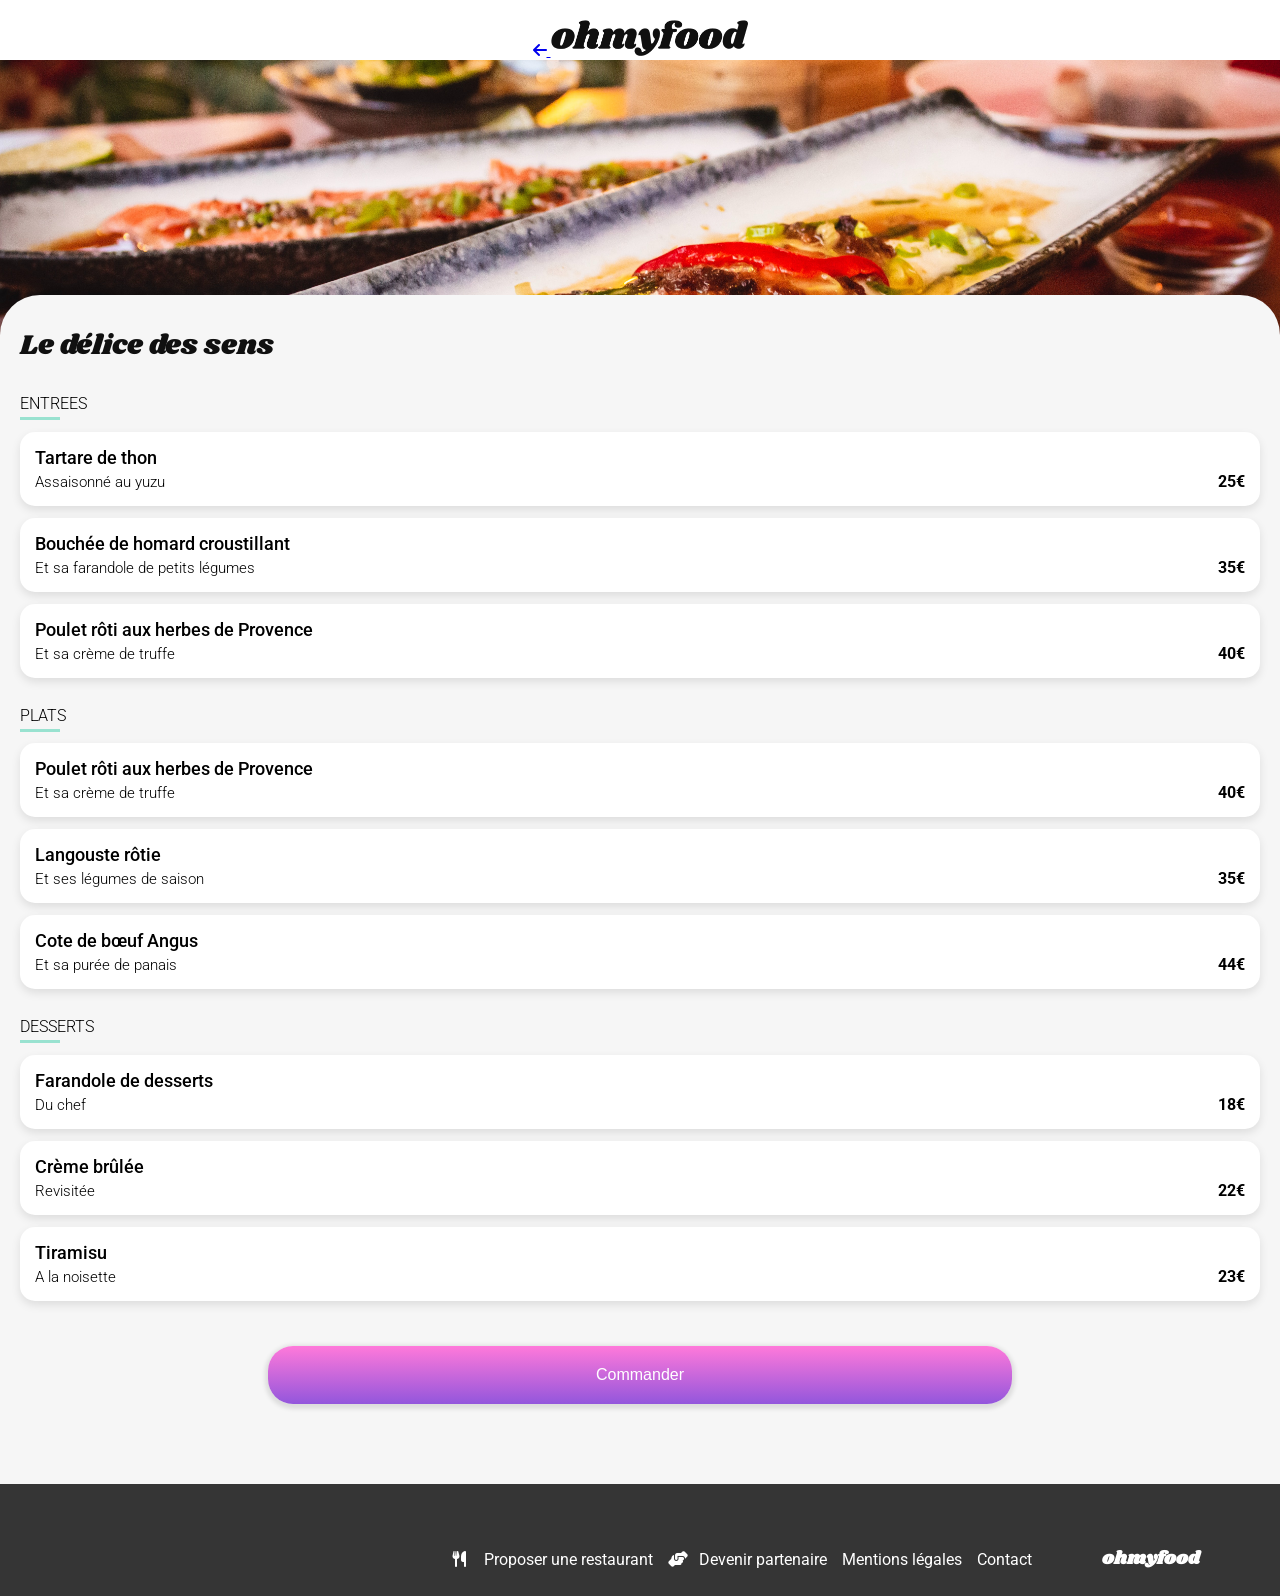
==== restaurants/delice.html @ 1ca4085a "Ajout des menus restaurants avec structure HTML et styles SCSS" ====
<!doctype html>
<html lang="fr">

<head>
    <meta charset="UTF-8" />
    <meta name="viewport" content="width=device-width, initial-scale=1.0" />
    <title>ohmyfood</title>
    <link rel="preconnect" href="https://fonts.googleapis.com" />
    <link rel="preconnect" href="https://fonts.gstatic.com" crossorigin />
    <link href="https://fonts.googleapis.com/css2?family=Roboto:ital,wght@0,100..900;1,100..900&display=swap"
        rel="stylesheet" />
    <link rel="preconnect" href="https://fonts.googleapis.com">
    <link rel="preconnect" href="https://fonts.gstatic.com" crossorigin>
    <link href="https://fonts.googleapis.com/css2?family=Shrikhand&display=swap" rel="stylesheet">
    <link rel="stylesheet" href="https://cdnjs.cloudflare.com/ajax/libs/font-awesome/6.5.1/css/all.min.css" />
    <link rel="stylesheet" href="../assets/css/style.css" />
</head>

<body>
    <header class="header header">
       <a href="../index.html" class="header__back">
         <i class="fa-solid fa-arrow-left"></i>
        <img class="header__logo" src="../assets/images/ohmyfood.png" alt="logo-du-site" />
       </a>
    </header>
    
        <main class="menu">
        <img src="../assets/images/louis-hansel-shotsoflouis-qNBGVyOCY8Q-unsplash.jpg" alt="restaurant le délice des sens "
            class="menu__img">
        <section class="menu__content">
            <div class="menu__title">
                <h1 class="menu__title-texte">Le délice des sens</h1>
            </div>
            <div class="menu__section">
                <h2 class="menu__section-title">ENTREES</h2>
                <div class="menu__item">
                    <div class="menu__item-content">
                        <div class="menu__text">
                            <h3 class="menu__item-title">Tartare de thon</h3>
                            <p class="menu__item-desc">Assaisonné au yuzu</p>
                        </div>
                        <div class="menu__price">25€</div>
                    </div>
                    <div class="menu__check">
                        <i class="fa-solid fa-check"></i>
                    </div>
                </div>
                <div class="menu__item">
                    <div class="menu__item-content">
                        <div class="menu__text">
                            <h3 class="menu__item-title">Bouchée de homard croustillant</h3>
                            <p class="menu__item-desc">Et sa farandole de petits légumes</p>
                        </div>
                        <div class="menu__price">35€</div>
                    </div>
                    <div class="menu__check">
                        <i class="fa-solid fa-check"></i>
                    </div>
                </div>
                <div class="menu__item">
                    <div class="menu__item-content">
                        <div class="menu__text">
                            <h3 class="menu__item-title">Poulet rôti aux herbes de Provence</h3>
                            <p class="menu__item-desc">Et sa crème de truffe </p>
                        </div>
                        <div class="menu__price">40€</div>
                    </div>
                    <div class="menu__check">
                        <i class="fa-solid fa-check"></i>
                    </div>
                </div>
            </div>
            <div class="menu__section">
                <h2 class="menu__section-title">PLATS</h2>
                <div class="menu__item">
                    <div class="menu__item-content">
                        <div class="menu__text">
                            <h3 class="menu__item-title">Poulet rôti aux herbes de Provence </h3>
                            <p class="menu__item-desc">Et sa crème de truffe</p>
                        </div>
                        <div class="menu__price">40€</div>
                    </div>
                    <div class="menu__check">
                        <i class="fa-solid fa-check"></i>
                    </div>
                </div>
                <div class="menu__item">
                    <div class="menu__item-content">
                        <div class="menu__text">
                            <h3 class="menu__item-title">Langouste rôtie</h3>
                            <p class="menu__item-desc">Et ses légumes de saison</p>
                        </div>
                        <div class="menu__price">35€</div>
                    </div>
                    <div class="menu__check">
                        <i class="fa-solid fa-check"></i>
                    </div>
                </div>
                <div class="menu__item">
                    <div class="menu__item-content">
                        <div class="menu__text">
                            <h3 class="menu__item-title">Cote de bœuf Angus</h3>
                            <p class="menu__item-desc">Et sa purée de panais</p>
                        </div>
                        <div class="menu__price">44€</div>
                    </div>
                    <div class="menu__check">
                        <i class="fa-solid fa-check"></i>
                    </div>
                </div>
            </div>
            <div class="menu__section">
                <h2 class="menu__section-title">DESSERTS</h2>
                <div class="menu__item">
                    <div class="menu__item-content">
                        <div class="menu__text">
                            <h3 class="menu__item-title">Farandole de desserts</h3>
                            <p class="menu__item-desc">Du chef</p>
                        </div>
                        <div class="menu__price">18€</div>
                    </div>
                    <div class="menu__check">
                        <i class="fa-solid fa-check"></i>
                    </div>
                </div>
                <div class="menu__item">
                    <div class="menu__item-content">
                        <div class="menu__text">
                            <h3 class="menu__item-title">Crème brûlée</h3>
                            <p class="menu__item-desc">Revisitée</p>
                        </div>
                        <div class="menu__price">22€</div>
                    </div>
                    <div class="menu__check">
                        <i class="fa-solid fa-check"></i>
                    </div>
                </div>
                <div class="menu__item">
                    <div class="menu__item-content">
                        <div class="menu__text">
                            <h3 class="menu__item-title">Tiramisu</h3>
                            <p class="menu__item-desc">A la noisette</p>
                        </div>
                        <div class="menu__price">23€</div>
                    </div>
                    <div class="menu__check">
                        <i class="fa-solid fa-check"></i>
                    </div>
                </div>
            </div>
            <div class="menu__button">
                <button class="button button--cta button--large">
                    <a class="button button--cta__link" href="#restaurants"> Commander
                    </a></button>
            </div>
        </section>

    </main>
    <footer class="footer">
        <h2 class="footer__logo">ohmyfood</h2>
        <ul class="footer__list">
            <li class="footer__items">
                <i class="footer__icon fa-solid fa-utensils"></i>
                Proposer une restaurant
            </li>
            <li class="footer__items">
                <i class="footer__icon fa-solid fa-handshake-angle"></i>
                Devenir partenaire
            </li>
            <li class="footer__items">
                Mentions légales
            </li>
            <li class="footer__items">
                Contact
            </li>
        </ul>

    </footer>
</body>

</html>
---- assets/css/style.css ----
@charset "UTF-8";
body {
  margin: auto;
  font-family: "Roboto", sans-serif;
  max-width: 1440px;
}

.button {
  /***bouton général****/
  font-size: 16px;
  font-weight: 300;
  padding: 10px 15px;
  border-radius: 25px;
  text-align: center;
  text-decoration: none;
  cursor: pointer;
  transition: all 0.3s ease;
  display: inline-block;
  color: #ffffff;
  border: none;
}

.button--cta {
  background: linear-gradient(#ff79da, #9356dc);
  box-shadow: 0 2px 4px 3px rgba(0, 0, 0, 0.1);
  margin-bottom: 50px;
  margin-top: 15px;
}

.button--large {
  width: 60%;
}

.button--cta:hover {
  transform: scale(1.01);
  opacity: 0.9;
  box-shadow: 0 5px 15px rgba(0, 0, 0, 0.2);
}

.card {
  background-color: #ffffff;
  border-radius: 15px;
  overflow: hidden;
  box-shadow: 0 4px 10px rgba(0, 0, 0, 0.1);
  position: relative;
}
.card__img {
  width: 100%;
  height: 180px;
  -o-object-fit: cover;
     object-fit: cover;
}
.card__content {
  padding: 15px;
}
.card__subtitle {
  font-size: 18px;
  font-weight: 700;
  margin: 0;
}
.card__location {
  font-size: 14px;
  font-weight: 400;
  margin-top: 2px;
}
.card__etiquette {
  position: absolute;
  top: 15px;
  right: 15px;
  background-color: #99e2d0;
  color: #008766;
  border-radius: 2px;
  padding: 5px 10px;
  font-size: 14px;
  font-weight: 500;
}
.card__like { /**animation du coeur**/
  position: absolute;
  right: 50px;
  bottom: 25px;
  height: 25px;
  cursor: pointer;
}
.card__like .card__checkbox {
  display: none;
}
.card__like .card__heart,
.card__like .card__heart--empty {
  position: absolute;
  top: 0;
  left: 0;
}
.card__like .card__heart--empty {
  fill: transparent;
  stroke: #101010;
}
.card__like .card__heart {
  clip-path: inset(100% 0 0 0); /**masque completement le coeur(cacher en haut) ***/
  transition: clip-path 0.7s ease; /***animation du coeur qui se remplit progressivement***/
}
.card__like .card__checkbox:checked ~ .card__heart {
  clip-path: inset(0 0 0 0); /***affiche le coeur rempli en entier***/
  transition: clip-path 0.7s ease 0.1s; /***animation du coeur qui se remplit progressivement***/
}
.card__like .card__checkbox:checked ~ .card__heart--empty {
  opacity: 0; /***rend le cœur vide invisible après le clic***/
  transition: opacity 0.2s ease 0.2s; /***animation de disparition du coeur vide après le clic***/
}

.card-link {
  text-decoration: none;
  color: inherit;
}

.header {
  /***mon bloc***/
  display: flex;
  justify-content: center;
  align-items: center;
}
.header__logo {
  /***mon élément***/
  width: 197px;
  height: 36px;
  padding-top: 20px;
}

.footer {
  display: flex;
  flex-direction: column;
  background-color: #353535;
}
.footer__logo {
  font-family: "Shrikhand", serif;
  color: #ffffff;
  font-size: 18px;
  font-weight: 700;
  margin-top: 20px;
  margin-left: 20px;
  margin-bottom: 0;
}
.footer__list {
  color: #ffffff;
  font-size: 16px;
  font-weight: 400;
  display: flex;
  flex-direction: column;
  list-style: none;
  padding-left: 20px;
}
.footer__items {
  display: flex;
  align-items: center;
  gap: 20px;
  padding-bottom: 10px;
}
.footer__icon {
  display: flex;
  width: 11px;
}

.location {
  /***mon bloc***/
  display: flex;
  justify-content: center;
  align-items: center;
  padding-top: 15px;
}
.location__btn-location {
  /***mon élément***/
  border: none;
  width: 100%;
  height: 50px;
  font-size: 16px;
  font-weight: 300;
  box-shadow: 0px 4px 10px rgba(0, 0, 0, 0.25);
  background-color: #eaeaea;
}
.location .fa-location-dot {
  padding-right: 15px;
}

.hero {
  background-color: #f6f6f6;
  /**mon bloc**/
  display: flex;
  flex-direction: column;
  align-items: center;
}
.hero__title {
  /***mon élément***/
  margin: 0;
  padding-top: 50px;
  font-size: 24px;
  font-weight: 700;
  text-align: center;
}
.hero__description {
  /***mon élément***/
  text-align: center;
  font-size: 18px;
  font-weight: 300;
}

.fonctionnement {
  padding: 40px 25px;
}
.fonctionnement__title {
  margin-bottom: 25px;
  font-size: 24px;
  font-weight: 700;
}
.fonctionnement__list {
  list-style: none;
  padding: 0;
  margin: 0;
  display: flex;
  flex-direction: column;
  gap: 20px;
}
.fonctionnement__item {
  position: relative;
  display: flex;
  align-items: center;
  gap: 20px;
  background-color: #f6f6f6;
  padding: 10px;
  border-radius: 20px;
  box-shadow: 0 5px 15px rgba(0, 0, 0, 0.1);
}
.fonctionnement__number {
  position: absolute;
  left: -10px;
  width: 20px;
  height: 20px;
  background: #9356dc;
  color: #ffffff;
  border-radius: 50%;
  display: flex;
  align-items: center;
  justify-content: center;
  font-size: 14px;
}
.fonctionnement__icon {
  color: #808080;
  font-size: 18px;
  margin-left: 20px;
}
.fonctionnement__text {
  font-size: 16px;
  font-weight: 500;
}

.restaurants {
  background-color: #f6f6f6;
  padding: 15px;
}
.restaurants__title {
  font-size: 24px;
  font-weight: 700;
  margin-bottom: 20px;
}
.restaurants__cards {
  display: flex;
  flex-direction: column;
  gap: 20px;
}

@media (min-width: 1024px) {
  .fonctionnement {
    margin: 0 auto;
  }
  .fonctionnement__title {
    margin-left: 150px;
  }
  .fonctionnement__list {
    flex-direction: row;
    justify-content: center;
    gap: 40px;
  }
  .fonctionnement__item {
    width: calc((70% - 40px) / 3);
  }
  .restaurants {
    margin: 0 auto;
  }
  .restaurants__title {
    margin-left: 160px;
  }
  .restaurants__cards {
    display: flex;
    flex-direction: row;
    flex-wrap: wrap;
    row-gap: 50px;
    -moz-column-gap: 100px;
         column-gap: 100px;
    justify-content: center;
  }
  .card-link {
    width: calc((77% - 100px) / 2);
  }
  .footer {
    display: flex;
    flex-direction: row;
    justify-content: flex-end;
    align-items: center;
    gap: 50px;
    padding: 1px 80px;
    padding-top: 50px;
  }
  .footer__logo {
    margin-top: -10px;
    order: 2;
  }
  .footer__list {
    order: 1;
    flex-direction: row;
    gap: 15px;
  }
}
.menu__img {
  width: 100%;
  height: 275px;
  -o-object-fit: cover;
     object-fit: cover;
  display: block;
}
.menu__content {
  background: #f6f6f6;
  border-radius: 40px 40px 0 0;
  margin-top: -40px;
  padding: 30px 20px;
  position: relative;
  z-index: 1;
}
.menu__title-texte {
  font-family: "Shrikhand", serif;
  font-size: 28px;
  font-weight: 400;
  margin: 0;
  color: #101010;
}
.menu__section {
  margin-top: 15px;
}
.menu__section-title {
  font-size: 16px;
  font-weight: 300;
  position: relative;
  display: inline-block;
}
.menu__section-title::after {
  content: "";
  position: absolute;
  left: 0;
  bottom: -7px;
  width: 40px;
  height: 3px;
  background-color: #99e2d0;
}
.menu__item-content {
  display: flex;
  justify-content: space-between;
  align-items: center;
  width: 100%;
  transition: margin-right 0.3s ease;
  min-width: 0;
}
.menu__item {
  display: flex;
  position: relative;
  justify-content: space-between;
  background: #ffffff;
  border-radius: 15px;
  overflow: hidden;
  cursor: pointer;
  padding: 15px;
  margin-top: 5px;
  box-shadow: 0 4px 10px rgba(0, 0, 0, 0.1);
  margin-bottom: 12px;
}
.menu__item-title {
  margin: 0;
  font-size: 18px;
  font-weight: 500;
  white-space: nowrap;
  overflow: hidden;
  text-overflow: ellipsis;
}
.menu__text {
  display: flex;
  flex-direction: column;
  flex: 1;
  min-width: 0;
}
.menu__item-desc {
  margin: 0;
  font-size: 15px;
  font-weight: 300;
  padding-top: 5px;
  white-space: nowrap;
  overflow: hidden;
  text-overflow: ellipsis;
}
.menu__price {
  font-weight: bold;
  margin-left: 10px;
  margin-top: 25px;
  transition: margin-right 0.3s ease;
}
.menu__check {
  position: absolute;
  top: 0;
  right: 0;
  bottom: 0;
  background: #99e2d0;
  width: 60px;
  color: #ffffff;
  display: flex;
  align-items: center;
  justify-content: center;
  transform: translateX(100%);
  transition: transform 0.3s ease;
}
.menu__check i {
  background: white;
  color: #99e2d0;
  border-radius: 50%;
  width: 24px;
  height: 24px;
  display: flex;
  align-items: center;
  justify-content: center;
  font-size: 16px;
}
.menu__item:hover .menu__item-content {
  margin-right: 60px;
}
.menu__item:hover .menu__check {
  transform: translateX(0);
}
.menu__button {
  display: flex;
  justify-content: center;
  margin-top: 30px;
}/*# sourceMappingURL=style.css.map */
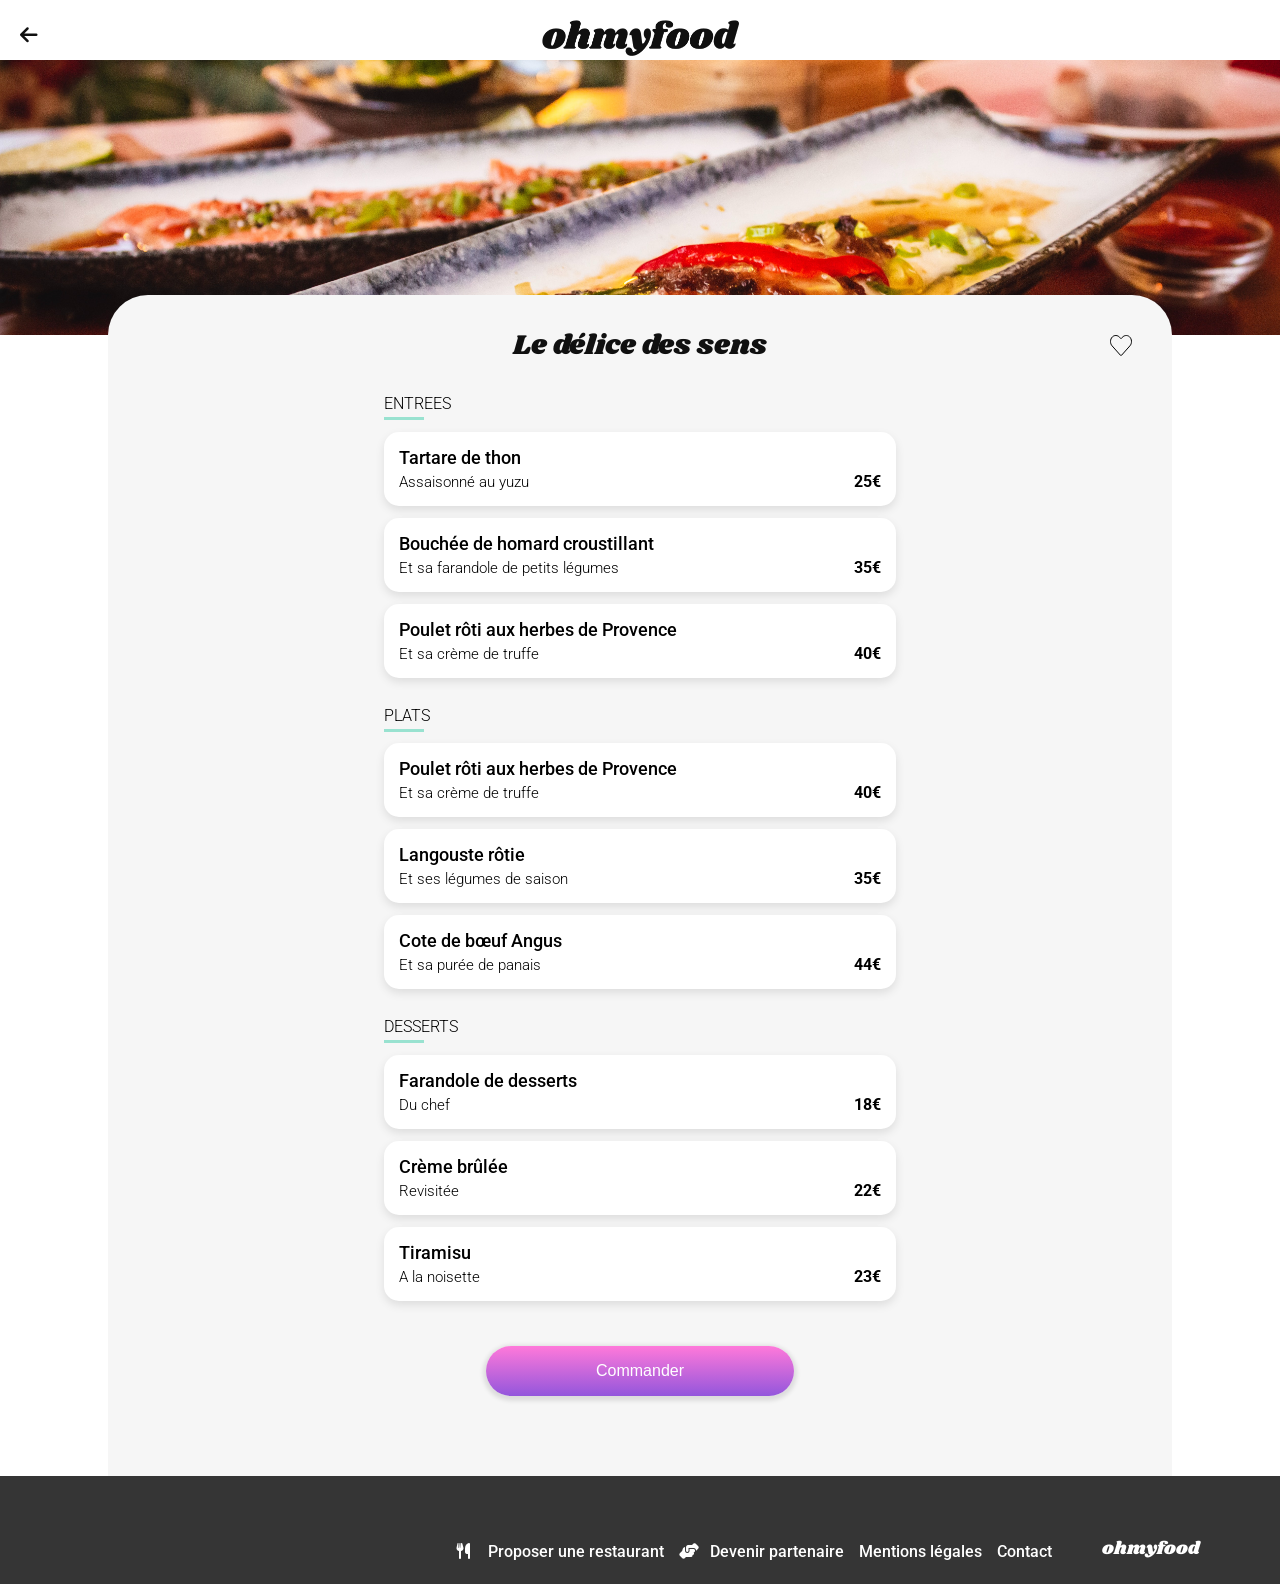
==== commit c73d2164: "feat: amélioration du responsive et ajustement du layout" ====
--- a/restaurants/delice.html
+++ b/restaurants/delice.html
@@ -31,6 +31,29 @@
             <div class="menu__title">
                 <h1 class="menu__title-texte">Le délice des sens</h1>
             </div>
+             <div class="menu__like">
+
+
+                <svg class="menu__heart--empty" width="22" height="21" viewBox="0 0 22 21" fill="none"
+                    xmlns="http://www.w3.org/2000/svg">
+                    <path
+                        d="M12.2207 2.40527C14.1599 0.222558 17.2057 -0.147219 19.3223 1.62402L19.5244 1.80176C22.0187 4.12419 22.1558 8.32368 19.9121 10.8496L11.5977 20.2148C11.2807 20.5716 10.8021 20.5941 10.4648 20.2822L10.3994 20.2148L2.08496 10.8496C-0.0847856 8.40259 -0.0235333 4.38556 2.25 2.02539L2.47656 1.80176C4.53112 -0.108075 7.5843 0.134683 9.58887 2.19922L9.78027 2.40527L10.627 3.35742L11.001 3.77734L11.374 3.35742L12.2207 2.40527Z">
+                    </path>
+
+                </svg>
+                <svg class="menu__heart" width="22" height="21" viewBox="0 0 22 21" fill="none"
+                    xmlns="http://www.w3.org/2000/svg">
+                    <defs>
+                        <linearGradient id="gradient" x1="0%" y1="100%" x2="0%" y2="0%">
+                            <stop offset="0%" stop-color="#9356dc" />
+                            <stop offset="100%" stop-color="#ff79da" />
+                        </linearGradient>
+                    </defs>
+                    <path fill="url(#gradient)"
+                        d="M12.2207 2.40527C14.1599 0.222558 17.2057 -0.147219 19.3223 1.62402L19.5244 1.80176C22.0187 4.12419 22.1558 8.32368 19.9121 10.8496L11.5977 20.2148C11.2807 20.5716 10.8021 20.5941 10.4648 20.2822L10.3994 20.2148L2.08496 10.8496C-0.0847856 8.40259 -0.0235333 4.38556 2.25 2.02539L2.47656 1.80176C4.53112 -0.108075 7.5843 0.134683 9.58887 2.19922L9.78027 2.40527L10.627 3.35742L11.001 3.77734L11.374 3.35742L12.2207 2.40527Z">
+                    </path>
+                </svg>
+            </div>
             <div class="menu__section">
                 <h2 class="menu__section-title">ENTREES</h2>
                 <div class="menu__item">
--- a/assets/css/style.css
+++ b/assets/css/style.css
@@ -8,8 +8,8 @@
 .button {
   /***bouton général****/
   font-size: 16px;
-  font-weight: 300;
-  padding: 10px 15px;
+  font-weight: 500;
+  padding: 15px 15px;
   border-radius: 25px;
   text-align: center;
   text-decoration: none;
@@ -29,6 +29,10 @@
 
 .button--large {
   width: 60%;
+  display: flex;
+  justify-content: center;
+  align-items: center;
+  height: 50px;
 }
 
 .button--cta:hover {
@@ -74,37 +78,43 @@
   font-size: 14px;
   font-weight: 500;
 }
-.card__like { /**animation du coeur**/
-  position: absolute;
-  right: 50px;
-  bottom: 25px;
-  height: 25px;
+.card__like {
+  position: absolute;
+  right: 20px;
+  bottom: 40px;
+  width: 22px;
+  height: 21px;
   cursor: pointer;
 }
-.card__like .card__checkbox {
-  display: none;
-}
-.card__like .card__heart,
-.card__like .card__heart--empty {
+.card .card__heart,
+.card .card__heart--empty {
   position: absolute;
   top: 0;
   left: 0;
 }
-.card__like .card__heart--empty {
-  fill: transparent;
-  stroke: #101010;
-}
-.card__like .card__heart {
-  clip-path: inset(100% 0 0 0); /**masque completement le coeur(cacher en haut) ***/
-  transition: clip-path 0.7s ease; /***animation du coeur qui se remplit progressivement***/
-}
-.card__like .card__checkbox:checked ~ .card__heart {
-  clip-path: inset(0 0 0 0); /***affiche le coeur rempli en entier***/
-  transition: clip-path 0.7s ease 0.1s; /***animation du coeur qui se remplit progressivement***/
-}
-.card__like .card__checkbox:checked ~ .card__heart--empty {
-  opacity: 0; /***rend le cœur vide invisible après le clic***/
-  transition: opacity 0.2s ease 0.2s; /***animation de disparition du coeur vide après le clic***/
+.card {
+  /* coeur vide visible */
+}
+.card .card__heart--empty {
+  fill: none;
+  stroke: black;
+  stroke-width: 1px;
+}
+.card {
+  /* coeur rempli caché */
+}
+.card .card__heart {
+  clip-path: inset(100% 0 0 0);
+  transition: clip-path 0.5s ease;
+}
+.card {
+  /*  HOVER */
+}
+.card .card__like:hover .card__heart {
+  clip-path: inset(0 0 0 0);
+}
+.card .card__like:hover .card__heart--empty {
+  opacity: 0;
 }
 
 .card-link {
@@ -134,7 +144,7 @@
   font-family: "Shrikhand", serif;
   color: #ffffff;
   font-size: 18px;
-  font-weight: 700;
+  font-weight: 500;
   margin-top: 20px;
   margin-left: 20px;
   margin-bottom: 0;
@@ -142,11 +152,12 @@
 .footer__list {
   color: #ffffff;
   font-size: 16px;
-  font-weight: 400;
+  font-weight: 500;
   display: flex;
   flex-direction: column;
   list-style: none;
   padding-left: 20px;
+  margin-bottom: 0;
 }
 .footer__items {
   display: flex;
@@ -157,6 +168,19 @@
 .footer__icon {
   display: flex;
   width: 11px;
+}
+.footer__text {
+  display: flex;
+  flex-direction: column;
+}
+.footer__paragraph {
+  color: #ffffff;
+  font-size: 16px;
+  font-weight: 400;
+  margin: 0;
+  padding-bottom: 5px;
+  padding-left: 20px;
+  padding-top: -20px;
 }
 
 .location {
@@ -205,36 +229,39 @@
 .fonctionnement {
   padding: 40px 25px;
 }
-.fonctionnement__title {
-  margin-bottom: 25px;
-  font-size: 24px;
-  font-weight: 700;
-}
 .fonctionnement__list {
   list-style: none;
   padding: 0;
   margin: 0;
+  counter-reset: step;
   display: flex;
   flex-direction: column;
   gap: 20px;
 }
 .fonctionnement__item {
   position: relative;
+  counter-increment: step;
   display: flex;
   align-items: center;
   gap: 20px;
   background-color: #f6f6f6;
-  padding: 10px;
+  padding-top: 20px;
+  padding-bottom: 20px;
+  padding-left: 12px;
   border-radius: 20px;
   box-shadow: 0 5px 15px rgba(0, 0, 0, 0.1);
 }
-.fonctionnement__number {
+.fonctionnement {
+  /* LE NUMÉRO EN ROND */
+}
+.fonctionnement__item::before {
+  content: counter(step);
   position: absolute;
   left: -10px;
-  width: 20px;
-  height: 20px;
+  width: 24px;
+  height: 24px;
   background: #9356dc;
-  color: #ffffff;
+  color: white;
   border-radius: 50%;
   display: flex;
   align-items: center;
@@ -242,13 +269,15 @@
   font-size: 14px;
 }
 .fonctionnement__icon {
-  color: #808080;
+  color: grey;
   font-size: 18px;
   margin-left: 20px;
 }
 .fonctionnement__text {
   font-size: 16px;
   font-weight: 500;
+  margin: 0;
+  flex: 1;
 }
 
 .restaurants {
@@ -267,6 +296,11 @@
 }
 
 @media (min-width: 1024px) {
+  .header__back i {
+    left: 0;
+    bottom: 20px;
+    font-size: 24px;
+  }
   .fonctionnement {
     margin: 0 auto;
   }
@@ -279,7 +313,8 @@
     gap: 40px;
   }
   .fonctionnement__item {
-    width: calc((70% - 40px) / 3);
+    width: calc((73% - 40px) / 3);
+    white-space: nowrap;
   }
   .restaurants {
     margin: 0 auto;
@@ -304,7 +339,7 @@
     flex-direction: row;
     justify-content: flex-end;
     align-items: center;
-    gap: 50px;
+    gap: 10px;
     padding: 1px 80px;
     padding-top: 50px;
   }
@@ -316,7 +351,48 @@
     order: 1;
     flex-direction: row;
     gap: 15px;
-  }
+    margin-bottom: 12px;
+    margin-right: 20px;
+  }
+  .footer__text {
+    order: 1;
+    display: flex;
+    flex-direction: row;
+    gap: 5px;
+    margin-right: 50px;
+  }
+  .menu__title-texte {
+    text-align: center;
+  }
+  .menu__content {
+    width: 80%;
+    margin: 0 auto;
+  }
+  .menu__section {
+    margin: 0 auto;
+    width: 50%;
+  }
+  .menu__button {
+    width: 50%;
+    margin: 0 auto;
+  }
+}
+.header {
+  position: relative;
+  display: flex;
+  justify-content: center;
+  align-items: center;
+}
+.header__back i {
+  position: absolute;
+  left: 20px;
+  bottom: 15px;
+  font-size: 20px;
+  color: #101010;
+}
+
+.menu {
+  position: relative;
 }
 .menu__img {
   width: 100%;
@@ -325,6 +401,44 @@
      object-fit: cover;
   display: block;
 }
+.menu__like {
+  position: absolute;
+  right: 40px;
+  top: 40px;
+  width: 22px;
+  height: 21px;
+  cursor: pointer;
+}
+.menu .menu__heart,
+.menu .menu__heart--empty {
+  position: absolute;
+  top: 0;
+  left: 0;
+}
+.menu {
+  /* coeur vide visible */
+}
+.menu .menu__heart--empty {
+  fill: none;
+  stroke: black;
+  stroke-width: 1px;
+}
+.menu {
+  /* coeur rempli caché */
+}
+.menu .menu__heart {
+  clip-path: inset(100% 0 0 0);
+  transition: clip-path 0.5s ease;
+}
+.menu {
+  /*  HOVER */
+}
+.menu .menu__like:hover .menu__heart {
+  clip-path: inset(0 0 0 0);
+}
+.menu .menu__like:hover .menu__heart--empty {
+  opacity: 0;
+}
 .menu__content {
   background: #f6f6f6;
   border-radius: 40px 40px 0 0;
@@ -350,6 +464,7 @@
   display: inline-block;
 }
 .menu__section-title::after {
+  /***ligne sous le titre***/
   content: "";
   position: absolute;
   left: 0;
@@ -363,7 +478,7 @@
   justify-content: space-between;
   align-items: center;
   width: 100%;
-  transition: margin-right 0.3s ease;
+  transition: margin-right 0.3s ease; /* transition pour le déplacement du prix */
   min-width: 0;
 }
 .menu__item {
@@ -403,7 +518,7 @@
   text-overflow: ellipsis;
 }
 .menu__price {
-  font-weight: bold;
+  font-weight: bold; /* transition pour le déplacement du prix */
   margin-left: 10px;
   margin-top: 25px;
   transition: margin-right 0.3s ease;
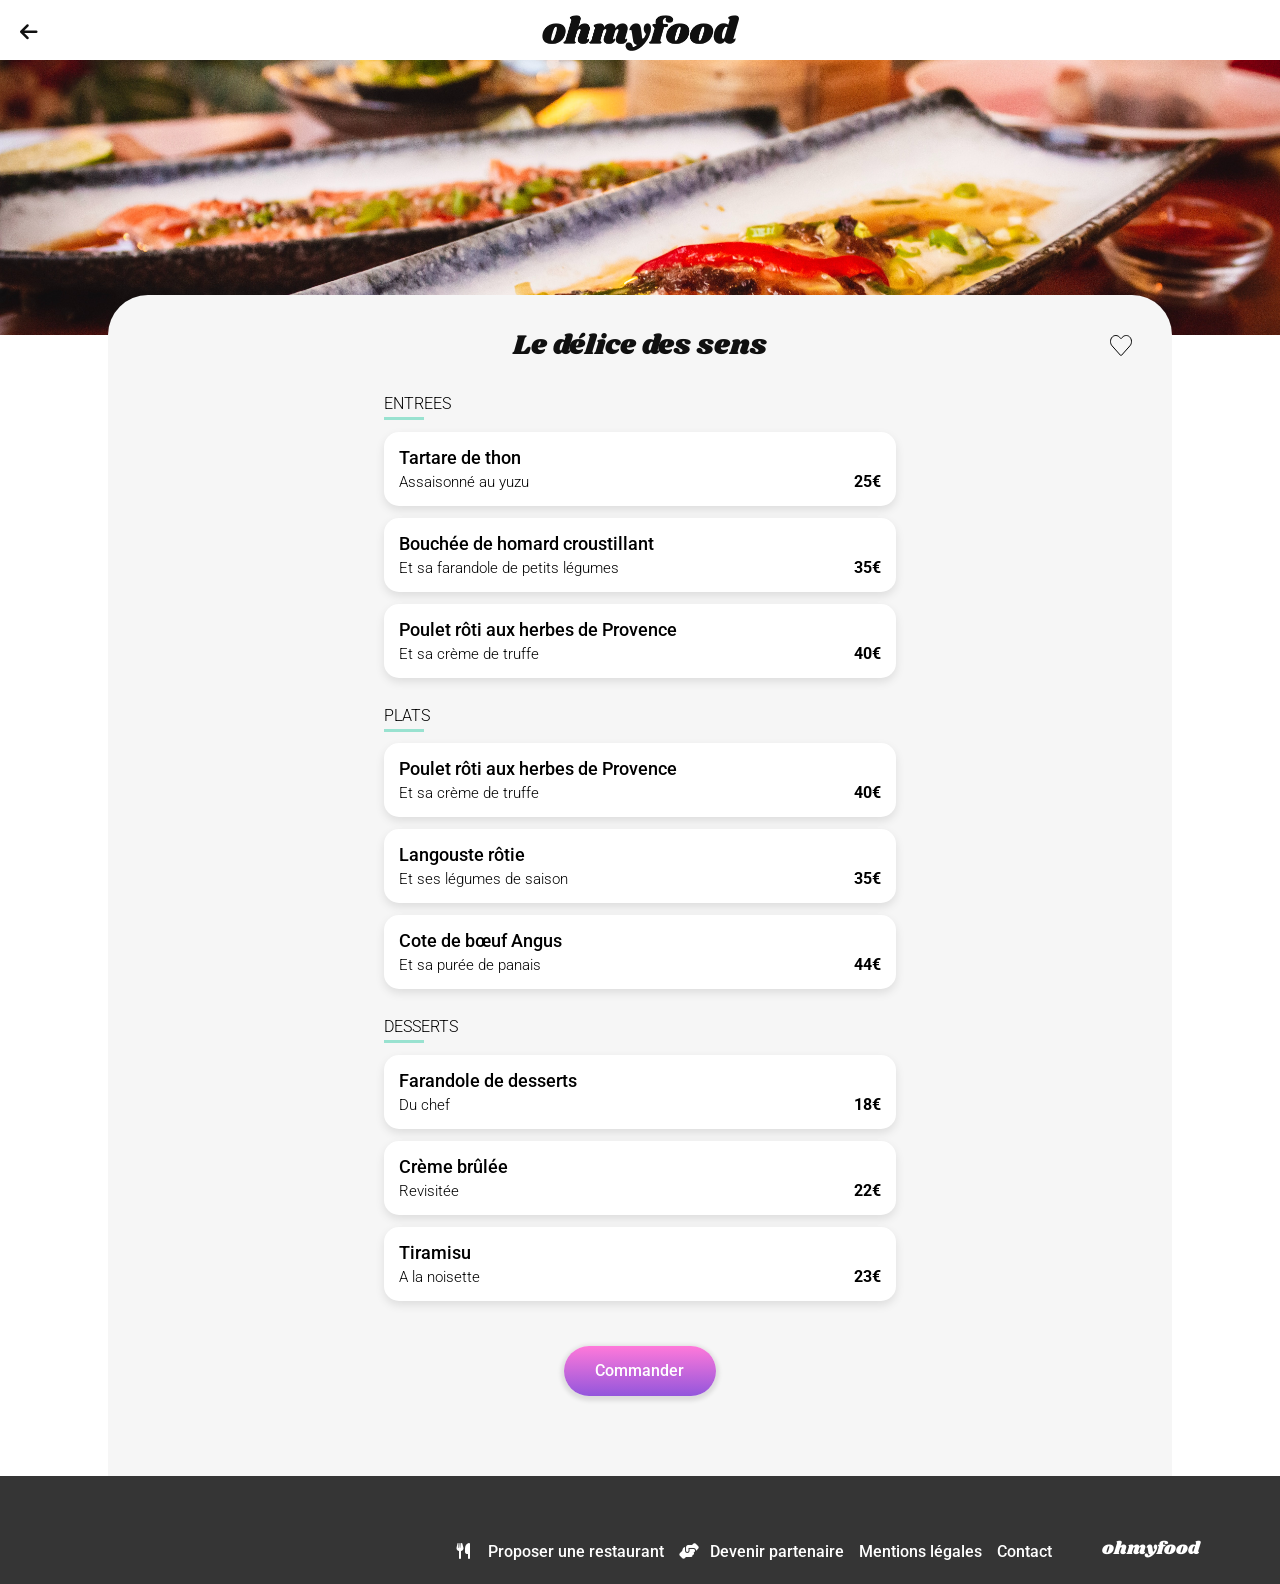
==== commit 2a93ec88: "style: amélioration des animations et du design" ====
--- a/restaurants/delice.html
+++ b/restaurants/delice.html
@@ -1,26 +1,27 @@
-<!doctype html>
+<!DOCTYPE html>
 <html lang="fr">
 
 <head>
-    <meta charset="UTF-8" />
-    <meta name="viewport" content="width=device-width, initial-scale=1.0" />
-    <title>ohmyfood</title>
-    <link rel="preconnect" href="https://fonts.googleapis.com" />
-    <link rel="preconnect" href="https://fonts.gstatic.com" crossorigin />
+    <meta charset="UTF-8">
+    <meta name="viewport" content="width=device-width, initial-scale=1.0">
+    <title>restaurant Le délice des sens</title>
+    <link rel="preconnect" href="https://fonts.googleapis.com">
+    <link rel="preconnect" href="https://fonts.gstatic.com" crossorigin>
     <link href="https://fonts.googleapis.com/css2?family=Roboto:ital,wght@0,100..900;1,100..900&display=swap"
-        rel="stylesheet" />
+        rel="stylesheet">
     <link rel="preconnect" href="https://fonts.googleapis.com">
     <link rel="preconnect" href="https://fonts.gstatic.com" crossorigin>
     <link href="https://fonts.googleapis.com/css2?family=Shrikhand&display=swap" rel="stylesheet">
-    <link rel="stylesheet" href="https://cdnjs.cloudflare.com/ajax/libs/font-awesome/6.5.1/css/all.min.css" />
-    <link rel="stylesheet" href="../assets/css/style.css" />
+    <link rel="stylesheet" href="https://cdnjs.cloudflare.com/ajax/libs/font-awesome/6.5.1/css/all.min.css">
+    <link rel="stylesheet" href="../assets/css/style.css">
 </head>
+
 
 <body>
     <header class="header header">
        <a href="../index.html" class="header__back">
          <i class="fa-solid fa-arrow-left"></i>
-        <img class="header__logo" src="../assets/images/ohmyfood.png" alt="logo-du-site" />
+        <img class="header__logos" src="../assets/images/ohmyfood.png" alt="logo-du-site" >
        </a>
     </header>
     
@@ -54,7 +55,9 @@
                     </path>
                 </svg>
             </div>
-            <div class="menu__section">
+            
+            
+            <div class="menu__section section--entrees">
                 <h2 class="menu__section-title">ENTREES</h2>
                 <div class="menu__item">
                     <div class="menu__item-content">
@@ -93,7 +96,7 @@
                     </div>
                 </div>
             </div>
-            <div class="menu__section">
+            <div class="menu__section section--plats">
                 <h2 class="menu__section-title">PLATS</h2>
                 <div class="menu__item">
                     <div class="menu__item-content">
@@ -132,7 +135,7 @@
                     </div>
                 </div>
             </div>
-            <div class="menu__section">
+            <div class="menu__section section--desserts">
                 <h2 class="menu__section-title">DESSERTS</h2>
                 <div class="menu__item">
                     <div class="menu__item-content">
@@ -172,9 +175,9 @@
                 </div>
             </div>
             <div class="menu__button">
-                <button class="button button--cta button--large">
-                    <a class="button button--cta__link" href="#restaurants"> Commander
-                    </a></button>
+              
+                    <a class="button button--cta button--large" href="#restaurants"> Commander
+                    </a>
             </div>
         </section>
 
--- a/assets/css/style.css
+++ b/assets/css/style.css
@@ -32,7 +32,7 @@
   display: flex;
   justify-content: center;
   align-items: center;
-  height: 50px;
+  height: 20px;
 }
 
 .button--cta:hover {
@@ -78,7 +78,7 @@
   font-size: 14px;
   font-weight: 500;
 }
-.card__like {
+.card__like { /*positionnement du coeur*/
   position: absolute;
   right: 20px;
   bottom: 40px;
@@ -87,7 +87,7 @@
   cursor: pointer;
 }
 .card .card__heart,
-.card .card__heart--empty {
+.card .card__heart--empty { /*positionnement des coeur au même endroit*/
   position: absolute;
   top: 0;
   left: 0;
@@ -110,10 +110,10 @@
 .card {
   /*  HOVER */
 }
-.card .card__like:hover .card__heart {
+.card .card__like:hover .card__heart { /*affichage du coeur rempli au hover*/
   clip-path: inset(0 0 0 0);
 }
-.card .card__like:hover .card__heart--empty {
+.card .card__like:hover .card__heart--empty { /*cacher le coeur vide au hover*/
   opacity: 0;
 }
 
@@ -255,7 +255,7 @@
   /* LE NUMÉRO EN ROND */
 }
 .fonctionnement__item::before {
-  content: counter(step);
+  content: counter(step); /* affiche le numéro du compteur */
   position: absolute;
   left: -10px;
   width: 24px;
@@ -373,7 +373,7 @@
     width: 50%;
   }
   .menu__button {
-    width: 50%;
+    width: 20%;
     margin: 0 auto;
   }
 }
@@ -386,9 +386,16 @@
 .header__back i {
   position: absolute;
   left: 20px;
-  bottom: 15px;
+  bottom: 18px;
   font-size: 20px;
   color: #101010;
+}
+.header__logos {
+  /***mon élément***/
+  width: 197px;
+  height: 36px;
+  padding-top: 15px;
+  padding-bottom: 5px;
 }
 
 .menu {
@@ -442,10 +449,10 @@
 .menu__content {
   background: #f6f6f6;
   border-radius: 40px 40px 0 0;
-  margin-top: -40px;
+  margin-top: -40px; /* pour faire chevaucher le contenu sur l'image */
   padding: 30px 20px;
   position: relative;
-  z-index: 1;
+  z-index: 1; /* pour s'assurer que le contenu est au-dessus de l'image */
 }
 .menu__title-texte {
   font-family: "Shrikhand", serif;
@@ -461,10 +468,9 @@
   font-size: 16px;
   font-weight: 300;
   position: relative;
-  display: inline-block;
-}
-.menu__section-title::after {
-  /***ligne sous le titre***/
+  display: inline-block; /* nécessaire pour que le ::after soit positionné par rapport à ce titre */
+}
+.menu__section-title::after { /***ligne sous le titre***/
   content: "";
   position: absolute;
   left: 0;
@@ -534,8 +540,8 @@
   display: flex;
   align-items: center;
   justify-content: center;
-  transform: translateX(100%);
-  transition: transform 0.3s ease;
+  transform: translateX(100%); /* positionné à droite du menu, hors de la vue */
+  transition: transform 0.3s ease; /* transition pour le déplacement du check */
 }
 .menu__check i {
   background: white;
@@ -548,14 +554,129 @@
   justify-content: center;
   font-size: 16px;
 }
-.menu__item:hover .menu__item-content {
+.menu__item:hover .menu__item-content { /* au hover sur l'item, on déplace le contenu vers la gauche pour faire apparaître le check */
   margin-right: 60px;
 }
 .menu__item:hover .menu__check {
-  transform: translateX(0);
+  transform: translateX(0); /* au hover sur l'item, on fait glisser le check pour le faire apparaître */
 }
 .menu__button {
   display: flex;
   justify-content: center;
   margin-top: 30px;
+}
+
+/* Animation pour les items du menu, avec un délai progressif pour chaque section */
+@keyframes anim-menu {
+  from { /* etat initial */
+    opacity: 0;
+    transform: translateY(-25px);
+  }
+  to { /* etat final */
+    opacity: 1;
+    transform: translateY(0);
+  }
+}
+/* état initial */
+.menu__item {
+  opacity: 0;
+  animation: anim-menu 0.8s ease-out forwards;
+}
+
+/* base de timing par section */
+.section--entrees {
+  --base-delay: 0s;
+}
+
+.section--plats {
+  --base-delay: 1.4s;
+}
+
+.section--desserts {
+  --base-delay: 2.8s;
+}
+
+.menu__item:nth-of-type(1) {
+  animation-delay: calc(var(--base-delay) + 0.4s);
+}
+
+.menu__item:nth-of-type(2) {
+  animation-delay: calc(var(--base-delay) + 0.8s);
+}
+
+.menu__item:nth-of-type(3) {
+  animation-delay: calc(var(--base-delay) + 1.2s);
+}
+
+.menu__item:nth-of-type(4) {
+  animation-delay: calc(var(--base-delay) + 1.6s);
+}
+
+.menu__item:nth-of-type(5) {
+  animation-delay: calc(var(--base-delay) + 2s);
+}
+
+.menu__item:nth-of-type(6) {
+  animation-delay: calc(var(--base-delay) + 2.4s);
+}
+
+.menu__item:nth-of-type(7) {
+  animation-delay: calc(var(--base-delay) + 2.8s);
+}
+
+.menu__item:nth-of-type(8) {
+  animation-delay: calc(var(--base-delay) + 3.2s);
+}
+
+.menu__item:nth-of-type(9) {
+  animation-delay: calc(var(--base-delay) + 3.6s);
+}
+
+.menu__item:nth-of-type(10) {
+  animation-delay: calc(var(--base-delay) + 4s);
+}
+
+/* Animation pour le loader d'accueil */
+.loader {
+  position: fixed;
+  inset: 0;
+  background: #ffffff;
+  z-index: 9999;
+  display: flex;
+  flex-direction: column;
+  align-items: center;
+  justify-content: center;
+  gap: 20px;
+  animation: anim-accueil 1s ease forwards;
+}
+.loader__spinner {
+  width: 60px;
+  height: 60px;
+  border: 6px solid #eaeaea;
+  border-top: 6px solid #9356dc;
+  border-right: 6px solid #ff79da;
+  border-radius: 50%;
+  animation: spin 1s linear infinite;
+}
+.loader__text {
+  font-family: "Shrikhand", serif;
+  font-size: 2rem;
+  color: #9356dc;
+}
+
+/* rotation spinner */
+@keyframes spin {
+  to {
+    transform: rotate(360deg);
+  }
+}
+/* disparition loader */
+@keyframes anim-accueil {
+  0%, 85% {
+    opacity: 1;
+  }
+  100% {
+    opacity: 0;
+    display: none;
+  }
 }/*# sourceMappingURL=style.css.map */
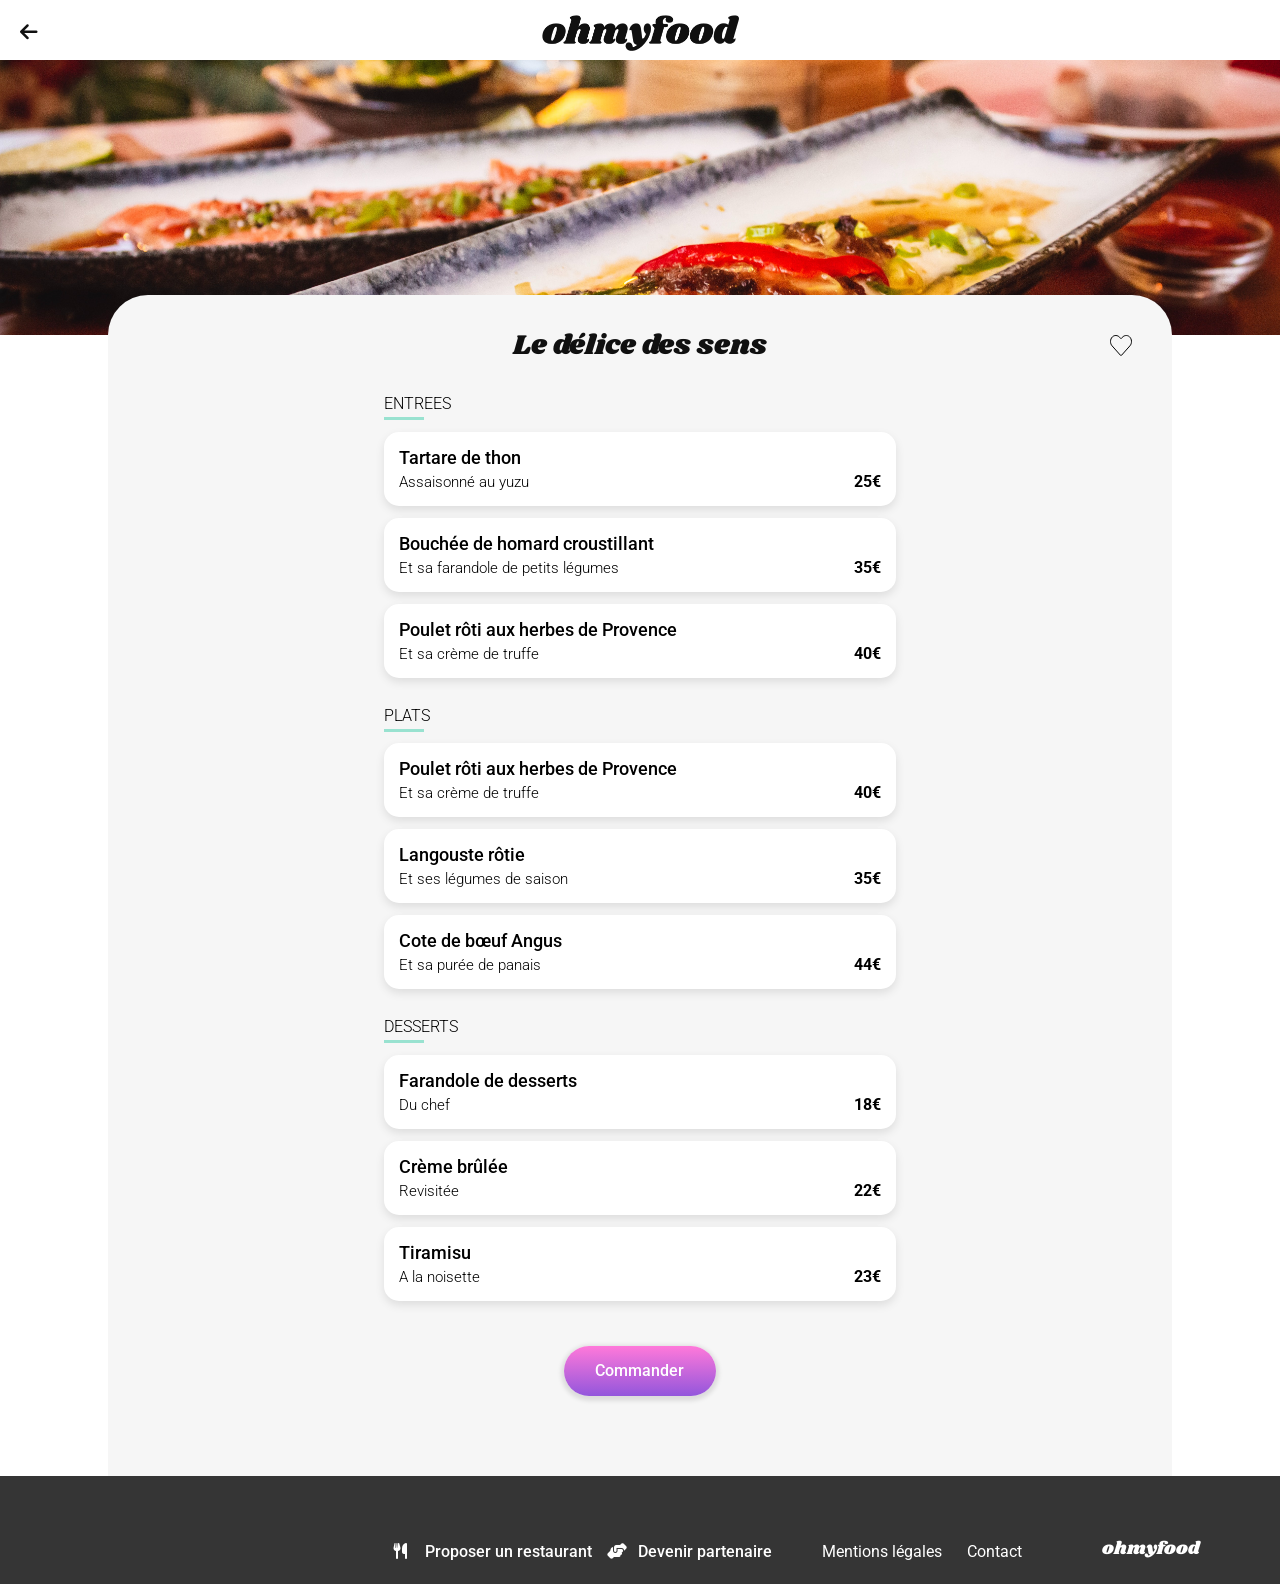
==== commit 715cff4a: "feat: ajout des liens et effets hover" ====
--- a/restaurants/delice.html
+++ b/restaurants/delice.html
@@ -183,25 +183,32 @@
 
     </main>
     <footer class="footer">
-        <h2 class="footer__logo">ohmyfood</h2>
-        <ul class="footer__list">
-            <li class="footer__items">
-                <i class="footer__icon fa-solid fa-utensils"></i>
-                Proposer une restaurant
-            </li>
-            <li class="footer__items">
-                <i class="footer__icon fa-solid fa-handshake-angle"></i>
-                Devenir partenaire
-            </li>
-            <li class="footer__items">
-                Mentions légales
-            </li>
-            <li class="footer__items">
-                Contact
-            </li>
-        </ul>
-
-    </footer>
+  <h2 class="footer__logo">ohmyfood</h2>
+
+  <ul class="footer__list">
+    <li class="footer__items">
+      <a href="#" class="footer__link">
+        <i class="footer__icon fa-solid fa-utensils"></i>
+        Proposer un restaurant
+      </a>
+    </li>
+
+    <li class="footer__items">
+      <a href="#" class="footer__link">
+        <i class="footer__icon fa-solid fa-handshake-angle"></i>
+        Devenir partenaire
+      </a>
+    </li>
+  </ul>
+
+  <div class="footer__text">
+    <a href="#" class="footer__paragraph">Mentions légales</a>
+
+    <a href="mailto:contact@ohmyfood.fr" class="footer__paragraph">
+      Contact
+    </a>
+  </div>
+</footer>
 </body>
 
 </html>
--- a/assets/css/style.css
+++ b/assets/css/style.css
@@ -178,9 +178,17 @@
   font-size: 16px;
   font-weight: 400;
   margin: 0;
+  text-decoration: none;
   padding-bottom: 5px;
   padding-left: 20px;
   padding-top: -20px;
+}
+.footer__link {
+  display: flex;
+  align-items: center;
+  gap: 20px;
+  text-decoration: none;
+  color: #ffffff;
 }
 
 .location {
@@ -568,11 +576,13 @@
 
 /* Animation pour les items du menu, avec un délai progressif pour chaque section */
 @keyframes anim-menu {
-  from { /* etat initial */
+  from {
+    /* etat initial */
     opacity: 0;
     transform: translateY(-25px);
   }
-  to { /* etat final */
+  to {
+    /* etat final */
     opacity: 1;
     transform: translateY(0);
   }
@@ -588,6 +598,7 @@
   --base-delay: 0s;
 }
 
+/*variable CSS pour le délai de base de chaque section */
 .section--plats {
   --base-delay: 1.4s;
 }
@@ -598,42 +609,52 @@
 
 .menu__item:nth-of-type(1) {
   animation-delay: calc(var(--base-delay) + 0.4s);
+  /* délai progressif pour chaque item */
 }
 
 .menu__item:nth-of-type(2) {
   animation-delay: calc(var(--base-delay) + 0.8s);
+  /* délai progressif pour chaque item */
 }
 
 .menu__item:nth-of-type(3) {
   animation-delay: calc(var(--base-delay) + 1.2s);
+  /* délai progressif pour chaque item */
 }
 
 .menu__item:nth-of-type(4) {
   animation-delay: calc(var(--base-delay) + 1.6s);
+  /* délai progressif pour chaque item */
 }
 
 .menu__item:nth-of-type(5) {
   animation-delay: calc(var(--base-delay) + 2s);
+  /* délai progressif pour chaque item */
 }
 
 .menu__item:nth-of-type(6) {
   animation-delay: calc(var(--base-delay) + 2.4s);
+  /* délai progressif pour chaque item */
 }
 
 .menu__item:nth-of-type(7) {
   animation-delay: calc(var(--base-delay) + 2.8s);
+  /* délai progressif pour chaque item */
 }
 
 .menu__item:nth-of-type(8) {
   animation-delay: calc(var(--base-delay) + 3.2s);
+  /* délai progressif pour chaque item */
 }
 
 .menu__item:nth-of-type(9) {
   animation-delay: calc(var(--base-delay) + 3.6s);
+  /* délai progressif pour chaque item */
 }
 
 .menu__item:nth-of-type(10) {
   animation-delay: calc(var(--base-delay) + 4s);
+  /* délai progressif pour chaque item */
 }
 
 /* Animation pour le loader d'accueil */
@@ -647,7 +668,7 @@
   align-items: center;
   justify-content: center;
   gap: 20px;
-  animation: anim-accueil 1s ease forwards;
+  animation: anim-accueil 3s ease forwards;
 }
 .loader__spinner {
   width: 60px;
@@ -679,4 +700,20 @@
     opacity: 0;
     display: none;
   }
+}
+.fonctionnement__item {
+  transition: transform 0.3s ease, box-shadow 0.3s ease, background-color 0.3s ease;
+}
+.fonctionnement__item:hover {
+  transform: translateY(-5px);
+  box-shadow: 0 8px 15px rgba(0, 0, 0, 0.15);
+  background-color: #f6f6f6;
+}
+
+.card {
+  transition: transform 0.1s ease, box-shadow 0.1s ease;
+}
+.card:hover {
+  transform: translateY(-5px);
+  box-shadow: 0 8px 15px rgba(0, 0, 0, 0.15);
 }/*# sourceMappingURL=style.css.map */
